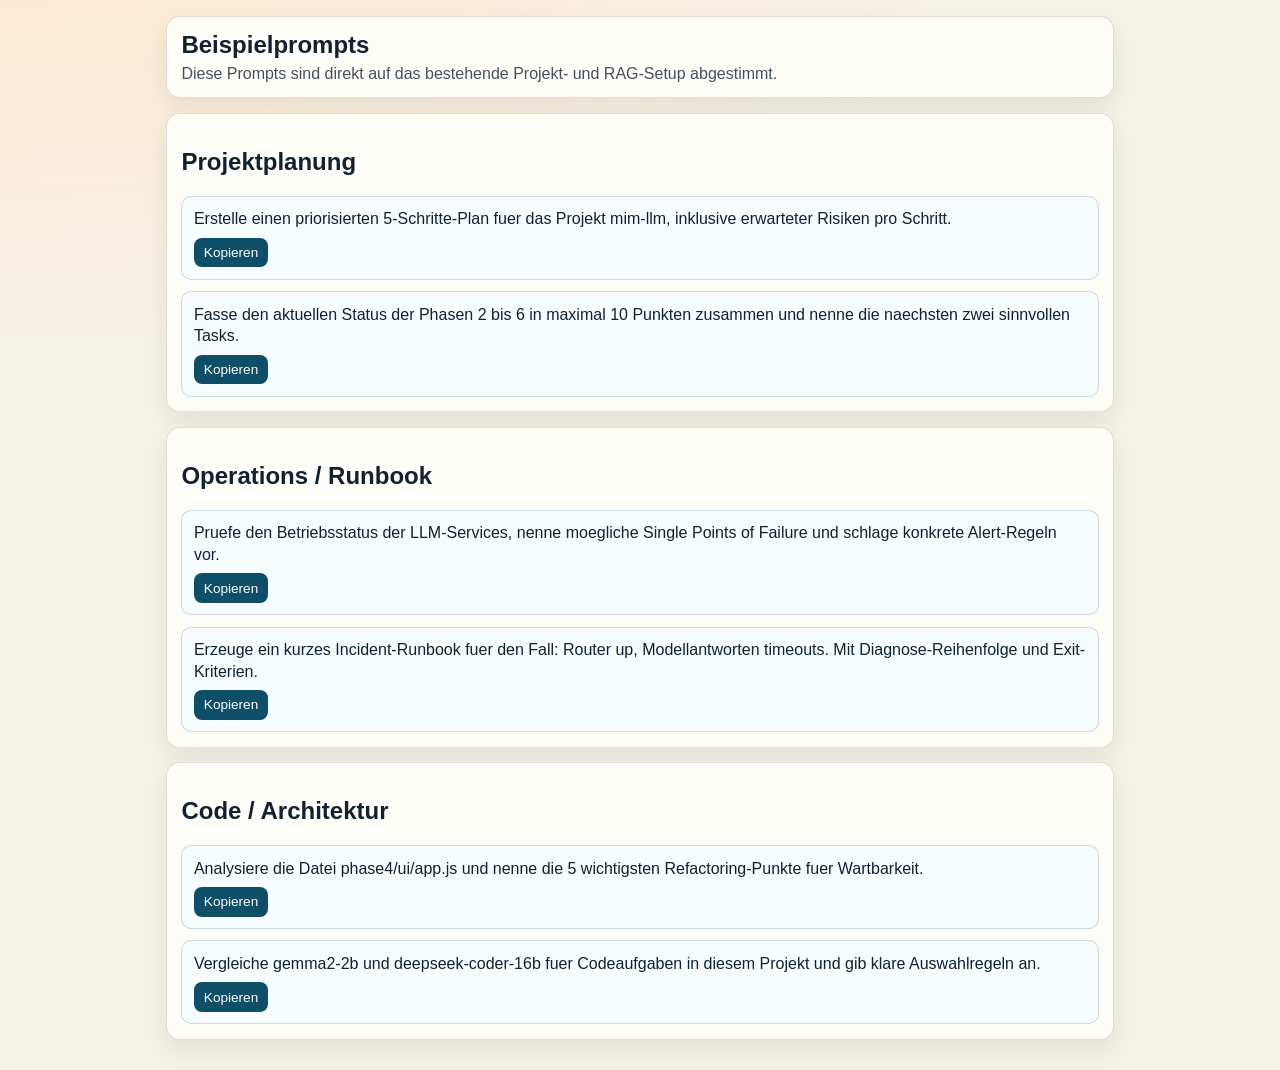
==== phase4/ui/beispielprompts.html @ 2a0942ee "Implement major UI upgrade: hardware monitor, prompt library, agent mode, navigable file tree, and i" ====
<!doctype html>
<html lang="de">
<head>
  <meta charset="UTF-8" />
  <meta name="viewport" content="width=device-width, initial-scale=1.0" />
  <title>Beispielprompts - LLM Control Deck</title>
  <style>
    :root {
      --ink: #102131;
      --paper: #f4f1e7;
      --panel: #fffdf8;
      --accent: #0f4e67;
    }
    * { box-sizing: border-box; }
    body {
      margin: 0;
      font-family: "Space Grotesk", "IBM Plex Sans", "Segoe UI", sans-serif;
      color: var(--ink);
      background: radial-gradient(980px 460px at 0% -10%, #ffe8cf, transparent), var(--paper);
    }
    main {
      max-width: 980px;
      margin: 0 auto;
      padding: 1rem;
    }
    .card {
      background: var(--panel);
      border: 1px solid #00000020;
      border-radius: 14px;
      padding: .9rem;
      margin-bottom: .9rem;
      box-shadow: 0 10px 24px #00000011;
    }
    h1 { margin: 0 0 .35rem; }
    .sub { margin: 0; opacity: .78; }
    .prompt {
      margin-top: .7rem;
      padding: .72rem;
      border: 1px solid #0f4e6733;
      border-radius: 10px;
      background: #f7fcff;
    }
    .prompt p {
      margin: 0 0 .5rem;
      white-space: pre-wrap;
      line-height: 1.35;
    }
    .copyBtn {
      border: 0;
      border-radius: 8px;
      padding: .45rem .62rem;
      color: white;
      background: var(--accent);
      cursor: pointer;
      font: inherit;
      font-size: .85rem;
    }
  </style>
</head>
<body>
  <main>
    <section class="card">
      <h1>Beispielprompts</h1>
      <p class="sub">Diese Prompts sind direkt auf das bestehende Projekt- und RAG-Setup abgestimmt.</p>
    </section>

    <section class="card">
      <h2>Projektplanung</h2>
      <div class="prompt">
        <p id="p1">Erstelle einen priorisierten 5-Schritte-Plan fuer das Projekt mim-llm, inklusive erwarteter Risiken pro Schritt.</p>
        <button class="copyBtn" data-target="p1" type="button">Kopieren</button>
      </div>
      <div class="prompt">
        <p id="p2">Fasse den aktuellen Status der Phasen 2 bis 6 in maximal 10 Punkten zusammen und nenne die naechsten zwei sinnvollen Tasks.</p>
        <button class="copyBtn" data-target="p2" type="button">Kopieren</button>
      </div>
    </section>

    <section class="card">
      <h2>Operations / Runbook</h2>
      <div class="prompt">
        <p id="p3">Pruefe den Betriebsstatus der LLM-Services, nenne moegliche Single Points of Failure und schlage konkrete Alert-Regeln vor.</p>
        <button class="copyBtn" data-target="p3" type="button">Kopieren</button>
      </div>
      <div class="prompt">
        <p id="p4">Erzeuge ein kurzes Incident-Runbook fuer den Fall: Router up, Modellantworten timeouts. Mit Diagnose-Reihenfolge und Exit-Kriterien.</p>
        <button class="copyBtn" data-target="p4" type="button">Kopieren</button>
      </div>
    </section>

    <section class="card">
      <h2>Code / Architektur</h2>
      <div class="prompt">
        <p id="p5">Analysiere die Datei phase4/ui/app.js und nenne die 5 wichtigsten Refactoring-Punkte fuer Wartbarkeit.</p>
        <button class="copyBtn" data-target="p5" type="button">Kopieren</button>
      </div>
      <div class="prompt">
        <p id="p6">Vergleiche gemma2-2b und deepseek-coder-16b fuer Codeaufgaben in diesem Projekt und gib klare Auswahlregeln an.</p>
        <button class="copyBtn" data-target="p6" type="button">Kopieren</button>
      </div>
    </section>
  </main>

  <script>
    document.querySelectorAll('.copyBtn').forEach((btn) => {
      btn.addEventListener('click', async () => {
        const id = btn.dataset.target;
        const text = document.getElementById(id)?.textContent || '';
        try {
          await navigator.clipboard.writeText(text);
          btn.textContent = 'Kopiert';
          setTimeout(() => {
            btn.textContent = 'Kopieren';
          }, 1000);
        } catch {
          btn.textContent = 'Nicht moeglich';
        }
      });
    });
  </script>
</body>
</html>
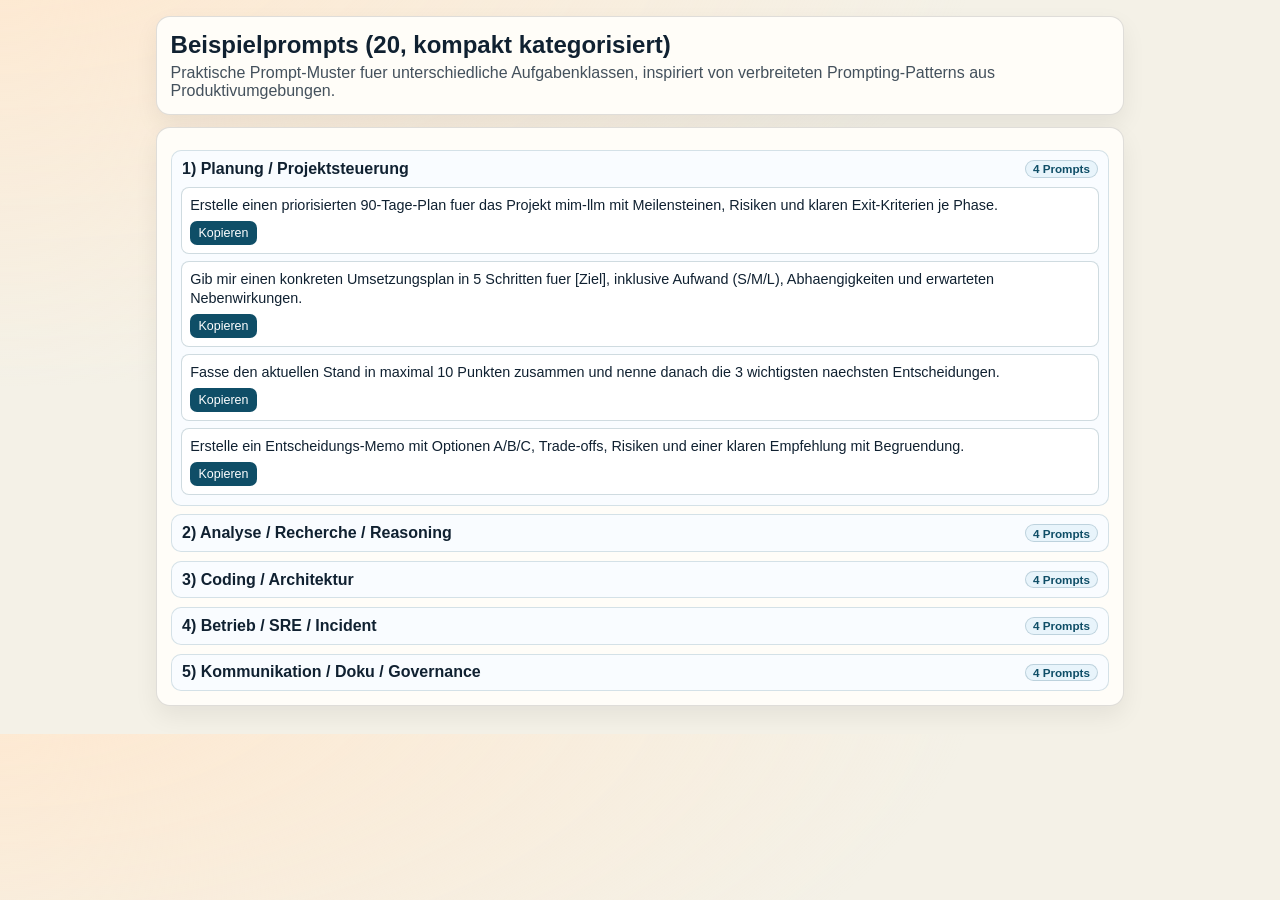
==== commit f8538b97: "feat(ui): workspace management, help pages and AMD GPU monitoring" ====
--- a/phase4/ui/beispielprompts.html
+++ b/phase4/ui/beispielprompts.html
@@ -18,86 +18,114 @@
       color: var(--ink);
       background: radial-gradient(980px 460px at 0% -10%, #ffe8cf, transparent), var(--paper);
     }
-    main {
-      max-width: 980px;
-      margin: 0 auto;
-      padding: 1rem;
-    }
+    main { max-width: 1000px; margin: 0 auto; padding: 1rem; }
     .card {
       background: var(--panel);
       border: 1px solid #00000020;
       border-radius: 14px;
-      padding: .9rem;
-      margin-bottom: .9rem;
+      padding: .85rem;
+      margin-bottom: .75rem;
       box-shadow: 0 10px 24px #00000011;
     }
     h1 { margin: 0 0 .35rem; }
     .sub { margin: 0; opacity: .78; }
+    details { border: 1px solid #0f4e6728; border-radius: 10px; background: #f9fcff; margin-top: .55rem; }
+    summary {
+      list-style: none;
+      cursor: pointer;
+      padding: .55rem .65rem;
+      font-weight: 700;
+      display: flex;
+      justify-content: space-between;
+      align-items: center;
+      gap: .7rem;
+    }
+    summary::-webkit-details-marker { display: none; }
+    .pill {
+      font-size: .73rem;
+      background: #e8f4fb;
+      border: 1px solid #0f4e6733;
+      border-radius: 999px;
+      padding: .08rem .44rem;
+      color: #0f4e67;
+    }
+    .list { display: grid; grid-template-columns: 1fr; gap: .42rem; padding: 0 .6rem .6rem; }
     .prompt {
-      margin-top: .7rem;
-      padding: .72rem;
       border: 1px solid #0f4e6733;
-      border-radius: 10px;
-      background: #f7fcff;
+      border-radius: 8px;
+      background: #ffffff;
+      padding: .5rem;
     }
-    .prompt p {
-      margin: 0 0 .5rem;
-      white-space: pre-wrap;
-      line-height: 1.35;
-    }
+    .prompt p { margin: 0 0 .4rem; line-height: 1.3; font-size: .9rem; white-space: pre-wrap; }
     .copyBtn {
       border: 0;
-      border-radius: 8px;
-      padding: .45rem .62rem;
+      border-radius: 7px;
+      padding: .32rem .52rem;
       color: white;
       background: var(--accent);
       cursor: pointer;
       font: inherit;
-      font-size: .85rem;
+      font-size: .78rem;
     }
   </style>
 </head>
 <body>
   <main>
     <section class="card">
-      <h1>Beispielprompts</h1>
-      <p class="sub">Diese Prompts sind direkt auf das bestehende Projekt- und RAG-Setup abgestimmt.</p>
+      <h1>Beispielprompts (20, kompakt kategorisiert)</h1>
+      <p class="sub">Praktische Prompt-Muster fuer unterschiedliche Aufgabenklassen, inspiriert von verbreiteten Prompting-Patterns aus Produktivumgebungen.</p>
     </section>
 
     <section class="card">
-      <h2>Projektplanung</h2>
-      <div class="prompt">
-        <p id="p1">Erstelle einen priorisierten 5-Schritte-Plan fuer das Projekt mim-llm, inklusive erwarteter Risiken pro Schritt.</p>
-        <button class="copyBtn" data-target="p1" type="button">Kopieren</button>
-      </div>
-      <div class="prompt">
-        <p id="p2">Fasse den aktuellen Status der Phasen 2 bis 6 in maximal 10 Punkten zusammen und nenne die naechsten zwei sinnvollen Tasks.</p>
-        <button class="copyBtn" data-target="p2" type="button">Kopieren</button>
-      </div>
-    </section>
+      <details open>
+        <summary><span>1) Planung / Projektsteuerung</span><span class="pill">4 Prompts</span></summary>
+        <div class="list">
+          <div class="prompt"><p id="p1">Erstelle einen priorisierten 90-Tage-Plan fuer das Projekt mim-llm mit Meilensteinen, Risiken und klaren Exit-Kriterien je Phase.</p><button class="copyBtn" data-target="p1" type="button">Kopieren</button></div>
+          <div class="prompt"><p id="p2">Gib mir einen konkreten Umsetzungsplan in 5 Schritten fuer [Ziel], inklusive Aufwand (S/M/L), Abhaengigkeiten und erwarteten Nebenwirkungen.</p><button class="copyBtn" data-target="p2" type="button">Kopieren</button></div>
+          <div class="prompt"><p id="p3">Fasse den aktuellen Stand in maximal 10 Punkten zusammen und nenne danach die 3 wichtigsten naechsten Entscheidungen.</p><button class="copyBtn" data-target="p3" type="button">Kopieren</button></div>
+          <div class="prompt"><p id="p4">Erstelle ein Entscheidungs-Memo mit Optionen A/B/C, Trade-offs, Risiken und einer klaren Empfehlung mit Begruendung.</p><button class="copyBtn" data-target="p4" type="button">Kopieren</button></div>
+        </div>
+      </details>
 
-    <section class="card">
-      <h2>Operations / Runbook</h2>
-      <div class="prompt">
-        <p id="p3">Pruefe den Betriebsstatus der LLM-Services, nenne moegliche Single Points of Failure und schlage konkrete Alert-Regeln vor.</p>
-        <button class="copyBtn" data-target="p3" type="button">Kopieren</button>
-      </div>
-      <div class="prompt">
-        <p id="p4">Erzeuge ein kurzes Incident-Runbook fuer den Fall: Router up, Modellantworten timeouts. Mit Diagnose-Reihenfolge und Exit-Kriterien.</p>
-        <button class="copyBtn" data-target="p4" type="button">Kopieren</button>
-      </div>
-    </section>
+      <details>
+        <summary><span>2) Analyse / Recherche / Reasoning</span><span class="pill">4 Prompts</span></summary>
+        <div class="list">
+          <div class="prompt"><p id="p5">Analysiere dieses Problem systematisch: nenne Annahmen, Unsicherheiten, moegliche Fehlinterpretationen und die 3 robustesten Schlussfolgerungen.</p><button class="copyBtn" data-target="p5" type="button">Kopieren</button></div>
+          <div class="prompt"><p id="p6">Vergleiche [Option 1] vs [Option 2] fuer mein Setup in einer Tabelle: Performance, Betriebskosten, Risiken, Wartbarkeit, Komplexitaet.</p><button class="copyBtn" data-target="p6" type="button">Kopieren</button></div>
+          <div class="prompt"><p id="p7">Finde die wahrscheinlichsten Root Causes fuer [Symptom] und gib mir einen Diagnoseplan in sinnvoller Reihenfolge.</p><button class="copyBtn" data-target="p7" type="button">Kopieren</button></div>
+          <div class="prompt"><p id="p8">Was habe ich bei dieser Fragestellung wahrscheinlich uebersehen? Gib mir eine Red-Team-Liste mit 8 kritischen Punkten.</p><button class="copyBtn" data-target="p8" type="button">Kopieren</button></div>
+        </div>
+      </details>
 
-    <section class="card">
-      <h2>Code / Architektur</h2>
-      <div class="prompt">
-        <p id="p5">Analysiere die Datei phase4/ui/app.js und nenne die 5 wichtigsten Refactoring-Punkte fuer Wartbarkeit.</p>
-        <button class="copyBtn" data-target="p5" type="button">Kopieren</button>
-      </div>
-      <div class="prompt">
-        <p id="p6">Vergleiche gemma2-2b und deepseek-coder-16b fuer Codeaufgaben in diesem Projekt und gib klare Auswahlregeln an.</p>
-        <button class="copyBtn" data-target="p6" type="button">Kopieren</button>
-      </div>
+      <details>
+        <summary><span>3) Coding / Architektur</span><span class="pill">4 Prompts</span></summary>
+        <div class="list">
+          <div class="prompt"><p id="p9">Refaktoriere den folgenden Code auf Lesbarkeit und Testbarkeit, ohne das Verhalten zu aendern. Erklaere die Aenderungen kurz.</p><button class="copyBtn" data-target="p9" type="button">Kopieren</button></div>
+          <div class="prompt"><p id="p10">Entwirf eine robuste API fuer [Use Case] inkl. Endpunkten, Request-/Response-Schema, Fehlercodes und Security-Hinweisen.</p><button class="copyBtn" data-target="p10" type="button">Kopieren</button></div>
+          <div class="prompt"><p id="p11">Schreibe einen minimalen, produktionsnahen Testplan fuer diese Aenderung: Unit, Integration, Failure-Path, Performance-Sanity.</p><button class="copyBtn" data-target="p11" type="button">Kopieren</button></div>
+          <div class="prompt"><p id="p12">Pruefe diesen Code wie in einer Senior-Code-Review: priorisiere Bugs, Sicherheitsrisiken und moegliche Regressionen.</p><button class="copyBtn" data-target="p12" type="button">Kopieren</button></div>
+        </div>
+      </details>
+
+      <details>
+        <summary><span>4) Betrieb / SRE / Incident</span><span class="pill">4 Prompts</span></summary>
+        <div class="list">
+          <div class="prompt"><p id="p13">Erstelle ein Incident-Runbook fuer [Fehlerbild] mit Sofortmassnahmen, Diagnosebaum und Rollback-Kriterien.</p><button class="copyBtn" data-target="p13" type="button">Kopieren</button></div>
+          <div class="prompt"><p id="p14">Definiere sinnvolle SLO/SLI fuer diesen Service und schlage dazu passende Alert-Thresholds inklusive Rauschen-Vermeidung vor.</p><button class="copyBtn" data-target="p14" type="button">Kopieren</button></div>
+          <div class="prompt"><p id="p15">Gib mir einen taeglichen Betriebscheck (Health, Logs, Ressourcen, Backups, Security) als kurze Checkliste mit Sollwerten.</p><button class="copyBtn" data-target="p15" type="button">Kopieren</button></div>
+          <div class="prompt"><p id="p16">Welche 5 Ausfallmodi sind in diesem Setup am wahrscheinlichsten, wie erkenne ich sie fruehzeitig und wie minimiere ich den Impact?</p><button class="copyBtn" data-target="p16" type="button">Kopieren</button></div>
+        </div>
+      </details>
+
+      <details>
+        <summary><span>5) Kommunikation / Doku / Governance</span><span class="pill">4 Prompts</span></summary>
+        <div class="list">
+          <div class="prompt"><p id="p17">Schreibe eine technische Aenderungsdoku im Stil: Ziel, Ausgangslage, Umsetzung, Risiken, Rollback, Validierung.</p><button class="copyBtn" data-target="p17" type="button">Kopieren</button></div>
+          <div class="prompt"><p id="p18">Formuliere ein Stakeholder-Update in 6 Bulletpoints: was erledigt, was offen, Risiken, naechste Schritte, ETA.</p><button class="copyBtn" data-target="p18" type="button">Kopieren</button></div>
+          <div class="prompt"><p id="p19">Erzeuge ein kurzes Governance-Review: Rollen, Berechtigungen, Audit-Trails, Datenhaltung, Backup-Policy, DR-Readiness.</p><button class="copyBtn" data-target="p19" type="button">Kopieren</button></div>
+          <div class="prompt"><p id="p20">Uebersetze diese technische Loesung in eine nicht-technische Version fuer Management mit Fokus auf Nutzen, Kosten und Risiken.</p><button class="copyBtn" data-target="p20" type="button">Kopieren</button></div>
+        </div>
+      </details>
     </section>
   </main>
 
@@ -111,7 +139,7 @@
           btn.textContent = 'Kopiert';
           setTimeout(() => {
             btn.textContent = 'Kopieren';
-          }, 1000);
+          }, 900);
         } catch {
           btn.textContent = 'Nicht moeglich';
         }
